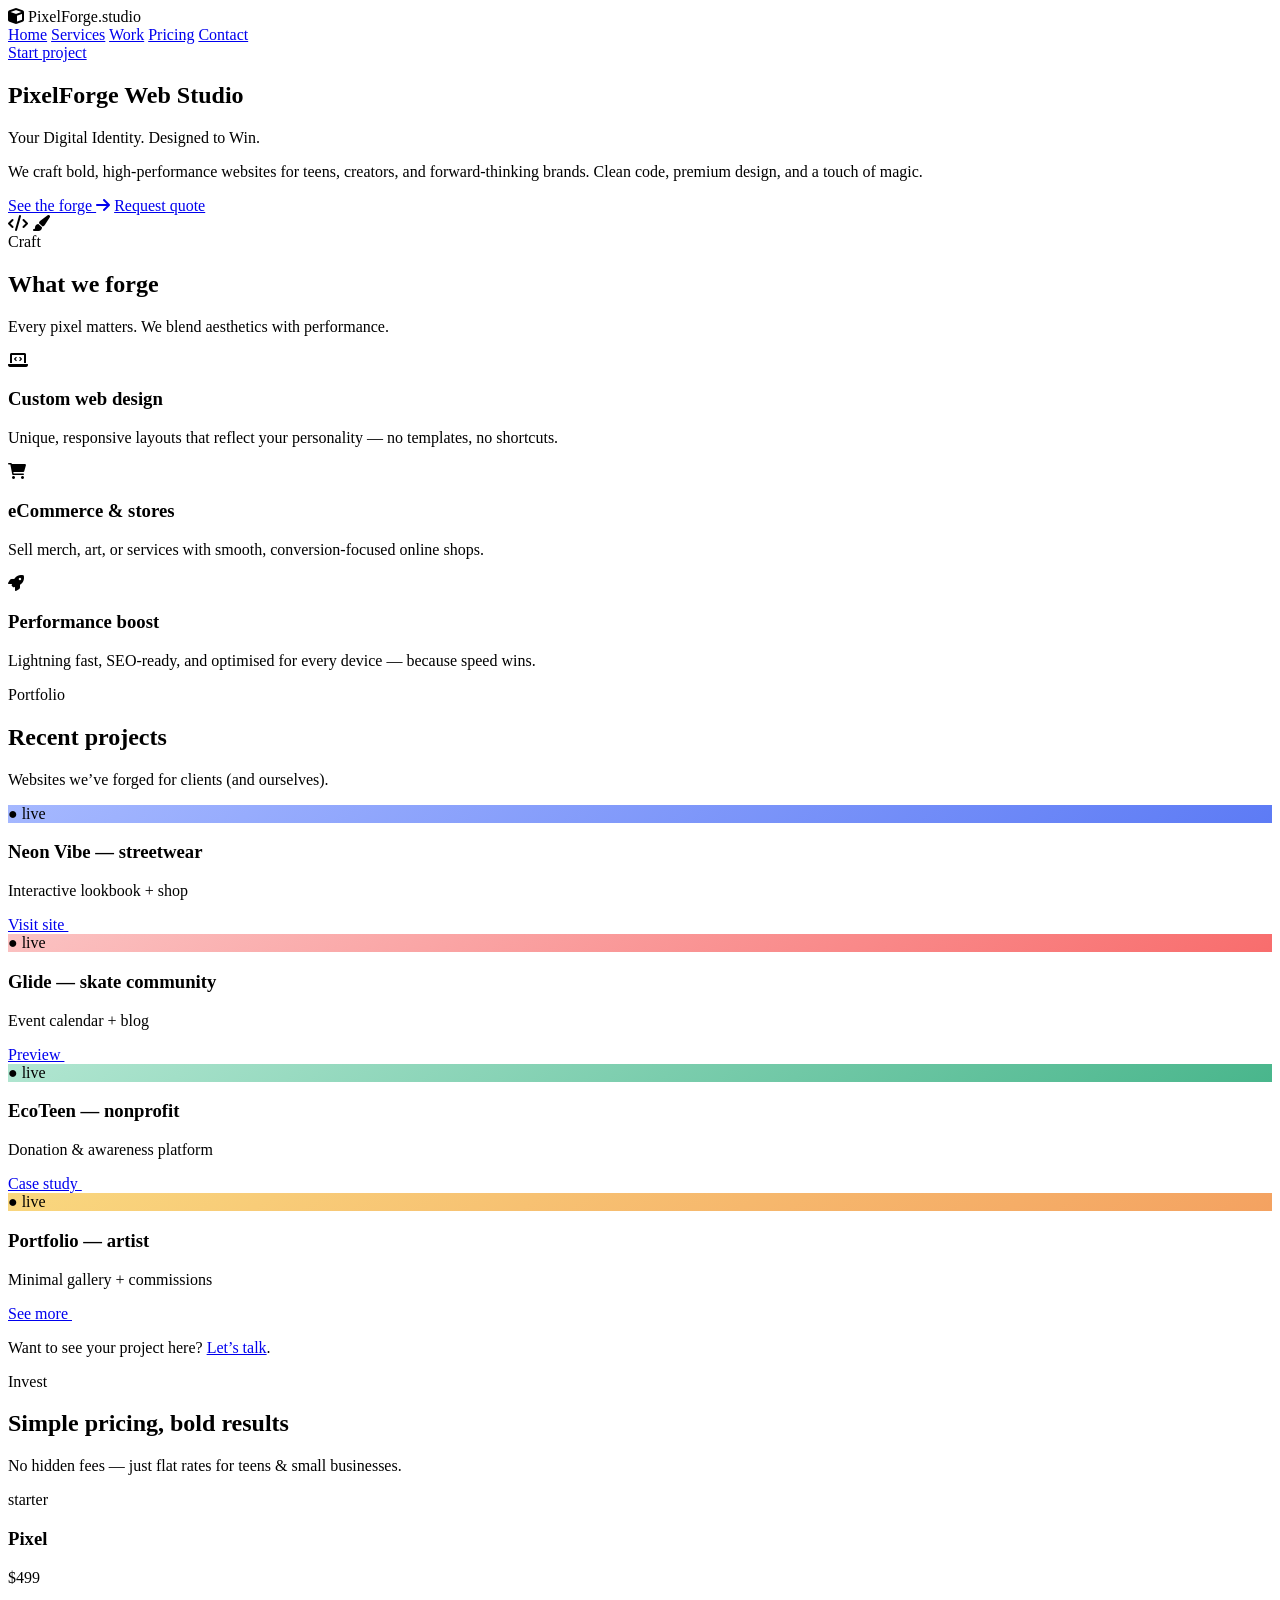
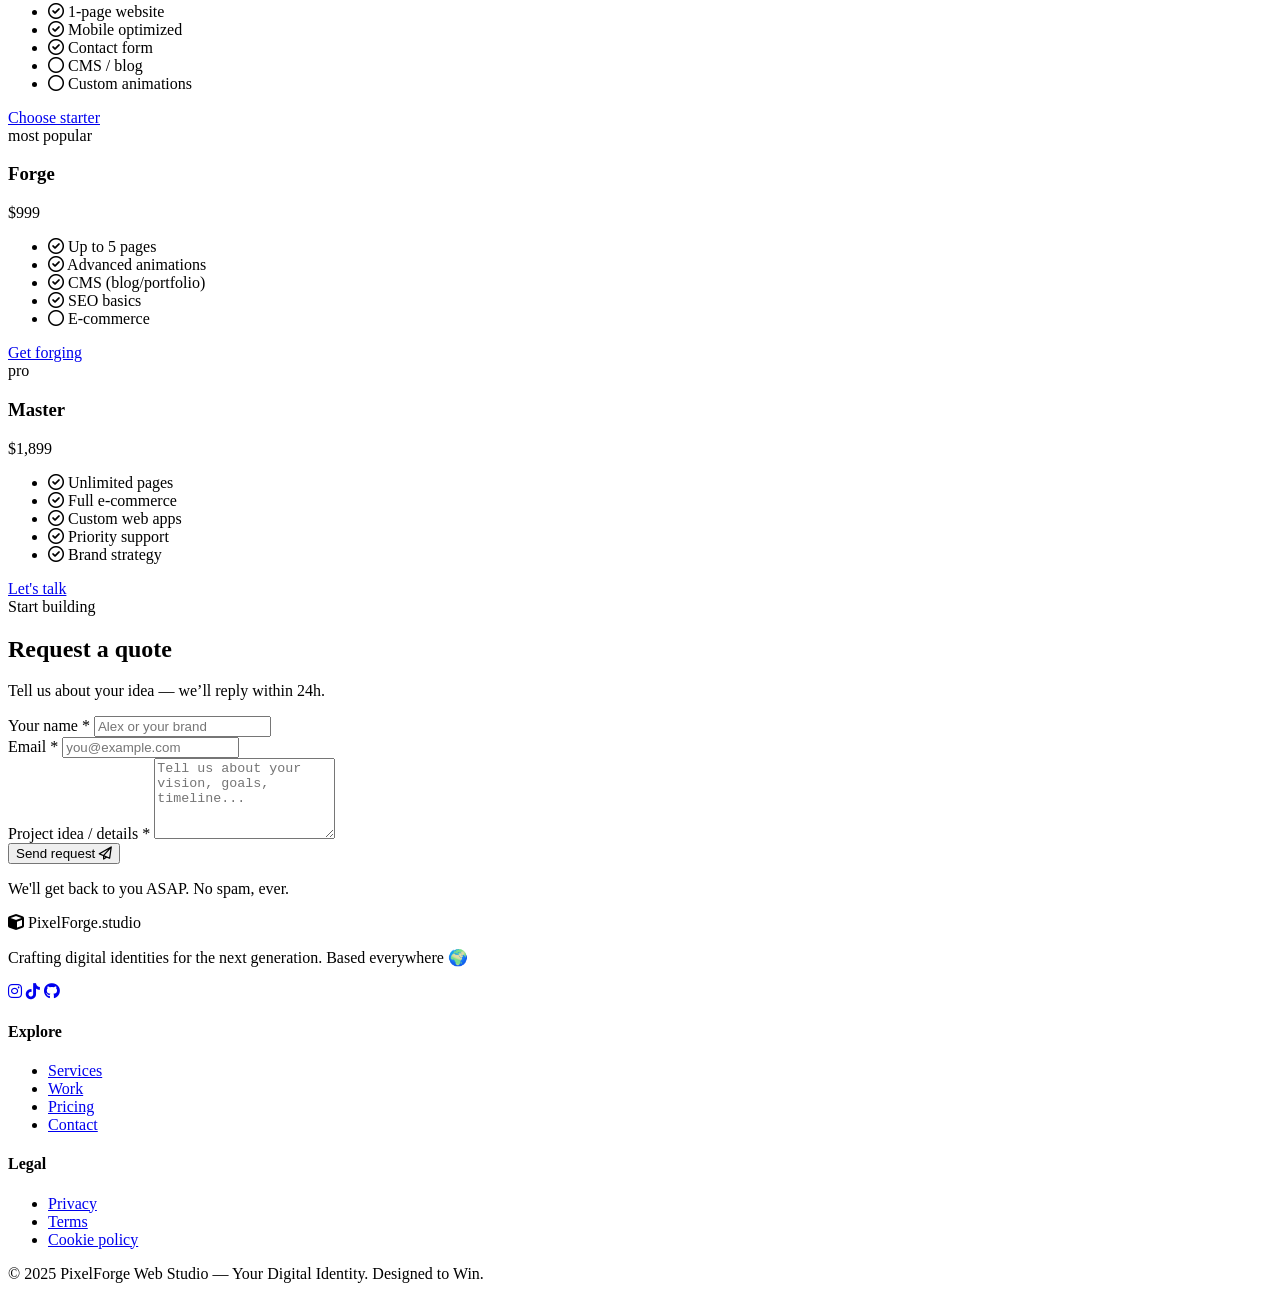
==== index.html @ b72a05ce "Create index.html" ====
<!DOCTYPE html>
<html lang="en">
<head>
  <meta charset="UTF-8">
  <meta name="viewport" content="width=device-width, initial-scale=1.0">
  <title>PixelForge · Web Studio</title>
  <!-- Font Awesome 6 (free) -->
  <link rel="stylesheet" href="https://cdnjs.cloudflare.com/ajax/libs/font-awesome/6.0.0-beta3/css/all.min.css">
  <!-- Google Fonts: Inter (modern, clean) -->
  <link rel="preconnect" href="https://fonts.googleapis.com">
  <link rel="preconnect" href="https://fonts.gstatic.com" crossorigin>
  <link href="https://fonts.googleapis.com/css2?family=Inter:opsz,wght@14..32,300..700&display=swap" rel="stylesheet">
  <!-- stylesheet -->
  <link rel="stylesheet" href="styles.css">
</head>
<body>
  <!-- NAVIGATION (sticky, light) -->
  <header class="navbar">
    <div class="container nav-container">
      <div class="logo">
        <span class="logo-icon"><i class="fa-solid fa-cube"></i></span>
        PixelForge<span class="logo-studio">.studio</span>
      </div>
      <nav class="nav-links">
        <a href="#home">Home</a>
        <a href="#services">Services</a>
        <a href="#work">Work</a>
        <a href="#pricing">Pricing</a>
        <a href="#contact">Contact</a>
      </nav>
      <div class="nav-cta">
        <a href="#contact" class="btn btn-sm btn-outline">Start project</a>
      </div>
    </div>
  </header>

  <main>
    <!-- HERO section -->
    <section id="home" class="hero fade-section">
      <div class="container hero-grid">
        <div class="hero-content">
          <h1 class="hero-title">PixelForge Web Studio</h1>
          <p class="hero-tagline">Your Digital Identity. <span class="highlight">Designed to Win.</span></p>
          <p class="hero-description">We craft bold, high-performance websites for teens, creators, and forward-thinking brands. Clean code, premium design, and a touch of magic.</p>
          <div class="hero-buttons">
            <a href="#work" class="btn btn-primary">See the forge <i class="fa-solid fa-arrow-right"></i></a>
            <a href="#contact" class="btn btn-outline">Request quote</a>
          </div>
        </div>
        <div class="hero-visual">
          <div class="glow-card">
            <i class="fa-solid fa-code"></i>
            <i class="fa-solid fa-paintbrush"></i>
            <i class="fa-solid fa-mobile-screen"></i>
          </div>
        </div>
      </div>
    </section>

    <!-- SERVICES (what we do) -->
    <section id="services" class="services fade-section">
      <div class="container">
        <div class="section-header">
          <span class="section-subtitle">Craft</span>
          <h2>What we forge</h2>
          <p>Every pixel matters. We blend aesthetics with performance.</p>
        </div>
        <div class="services-grid">
          <div class="service-card card-hover">
            <div class="service-icon"><i class="fa-solid fa-laptop-code"></i></div>
            <h3>Custom web design</h3>
            <p>Unique, responsive layouts that reflect your personality — no templates, no shortcuts.</p>
          </div>
          <div class="service-card card-hover">
            <div class="service-icon"><i class="fa-solid fa-cart-shopping"></i></div>
            <h3>eCommerce & stores</h3>
            <p>Sell merch, art, or services with smooth, conversion-focused online shops.</p>
          </div>
          <div class="service-card card-hover">
            <div class="service-icon"><i class="fa-solid fa-rocket"></i></div>
            <h3>Performance boost</h3>
            <p>Lightning fast, SEO‑ready, and optimised for every device — because speed wins.</p>
          </div>
        </div>
      </div>
    </section>

    <!-- EXAMPLE WORK (featured projects) -->
    <section id="work" class="work fade-section">
      <div class="container">
        <div class="section-header">
          <span class="section-subtitle">Portfolio</span>
          <h2>Recent projects</h2>
          <p>Websites we’ve forged for clients (and ourselves).</p>
        </div>
        <div class="work-grid">
          <div class="work-item card-hover">
            <div class="work-image" style="background: linear-gradient(145deg, #a5b8ff, #5d7bf5);">
              <span class="work-label">● live</span>
            </div>
            <div class="work-info">
              <h3>Neon Vibe — streetwear</h3>
              <p>Interactive lookbook + shop</p>
              <a href="#" class="work-link">Visit site <i class="fa-solid fa-arrow-up-right-from-squares"></i></a>
            </div>
          </div>
          <div class="work-item card-hover">
            <div class="work-image" style="background: linear-gradient(145deg, #fbc2c2, #f86d6d);">
              <span class="work-label">● live</span>
            </div>
            <div class="work-info">
              <h3>Glide — skate community</h3>
              <p>Event calendar + blog</p>
              <a href="#" class="work-link">Preview <i class="fa-solid fa-arrow-up-right-from-squares"></i></a>
            </div>
          </div>
          <div class="work-item card-hover">
            <div class="work-image" style="background: linear-gradient(145deg, #b1e6d1, #49b68c);">
              <span class="work-label">● live</span>
            </div>
            <div class="work-info">
              <h3>EcoTeen — nonprofit</h3>
              <p>Donation & awareness platform</p>
              <a href="#" class="work-link">Case study <i class="fa-solid fa-arrow-up-right-from-squares"></i></a>
            </div>
          </div>
          <div class="work-item card-hover">
            <div class="work-image" style="background: linear-gradient(145deg, #f9d77e, #f4a261);">
              <span class="work-label">● live</span>
            </div>
            <div class="work-info">
              <h3>Portfolio — artist</h3>
              <p>Minimal gallery + commissions</p>
              <a href="#" class="work-link">See more <i class="fa-solid fa-arrow-up-right-from-squares"></i></a>
            </div>
          </div>
        </div>
        <div class="work-cta">
          <p>Want to see your project here? <a href="#contact">Let’s talk</a>.</p>
        </div>
      </div>
    </section>

    <!-- PRICING TIERS -->
    <section id="pricing" class="pricing fade-section">
      <div class="container">
        <div class="section-header">
          <span class="section-subtitle">Invest</span>
          <h2>Simple pricing, bold results</h2>
          <p>No hidden fees — just flat rates for teens & small businesses.</p>
        </div>
        <div class="pricing-grid">
          <div class="pricing-card card-hover">
            <div class="pricing-badge">starter</div>
            <h3 class="pricing-name">Pixel</h3>
            <div class="pricing-price"><span class="currency">$</span>499</div>
            <ul class="pricing-features">
              <li><i class="fa-regular fa-circle-check"></i> 1‑page website</li>
              <li><i class="fa-regular fa-circle-check"></i> Mobile optimized</li>
              <li><i class="fa-regular fa-circle-check"></i> Contact form</li>
              <li class="disabled"><i class="fa-regular fa-circle"></i> CMS / blog</li>
              <li class="disabled"><i class="fa-regular fa-circle"></i> Custom animations</li>
            </ul>
            <a href="#contact" class="btn btn-outline w-full">Choose starter</a>
          </div>
          <div class="pricing-card card-hover popular">
            <div class="pricing-badge">most popular</div>
            <h3 class="pricing-name">Forge</h3>
            <div class="pricing-price"><span class="currency">$</span>999</div>
            <ul class="pricing-features">
              <li><i class="fa-regular fa-circle-check"></i> Up to 5 pages</li>
              <li><i class="fa-regular fa-circle-check"></i> Advanced animations</li>
              <li><i class="fa-regular fa-circle-check"></i> CMS (blog/portfolio)</li>
              <li><i class="fa-regular fa-circle-check"></i> SEO basics</li>
              <li class="disabled"><i class="fa-regular fa-circle"></i> E‑commerce</li>
            </ul>
            <a href="#contact" class="btn btn-primary w-full">Get forging</a>
          </div>
          <div class="pricing-card card-hover">
            <div class="pricing-badge">pro</div>
            <h3 class="pricing-name">Master</h3>
            <div class="pricing-price"><span class="currency">$</span>1,899</div>
            <ul class="pricing-features">
              <li><i class="fa-regular fa-circle-check"></i> Unlimited pages</li>
              <li><i class="fa-regular fa-circle-check"></i> Full e‑commerce</li>
              <li><i class="fa-regular fa-circle-check"></i> Custom web apps</li>
              <li><i class="fa-regular fa-circle-check"></i> Priority support</li>
              <li><i class="fa-regular fa-circle-check"></i> Brand strategy</li>
            </ul>
            <a href="#contact" class="btn btn-outline w-full">Let's talk</a>
          </div>
        </div>
      </div>
    </section>

    <!-- REQUEST FORM (contact / quote) -->
    <section id="contact" class="contact fade-section">
      <div class="container">
        <div class="section-header">
          <span class="section-subtitle">Start building</span>
          <h2>Request a quote</h2>
          <p>Tell us about your idea — we’ll reply within 24h.</p>
        </div>
        <div class="contact-form-wrapper">
          <form action="https://formsubmit.co/pixelforgebusiness@outlook.com" method="POST" class="contact-form">
            <!-- FormSubmit config: disable captcha, redirect to thankyou.html -->
            <input type="hidden" name="_next" value="thankyou.html">
            <input type="hidden" name="_captcha" value="false">
            <input type="hidden" name="_subject" value="New project request from PixelForge">
            
            <div class="form-group">
              <label for="name">Your name <span>*</span></label>
              <input type="text" id="name" name="name" placeholder="Alex or your brand" required>
            </div>
            <div class="form-group">
              <label for="email">Email <span>*</span></label>
              <input type="email" id="email" name="email" placeholder="you@example.com" required>
            </div>
            <div class="form-group full-width">
              <label for="message">Project idea / details <span>*</span></label>
              <textarea id="message" name="message" rows="5" placeholder="Tell us about your vision, goals, timeline..." required></textarea>
            </div>
            <div class="form-submit">
              <button type="submit" class="btn btn-primary btn-large">Send request <i class="fa-regular fa-paper-plane"></i></button>
            </div>
            <p class="form-note">We'll get back to you ASAP. No spam, ever.</p>
          </form>
        </div>
      </div>
    </section>
  </main>

  <!-- FOOTER -->
  <footer class="footer">
    <div class="container footer-grid">
      <div class="footer-brand">
        <div class="logo">
          <span class="logo-icon"><i class="fa-solid fa-cube"></i></span>
          PixelForge<span class="logo-studio">.studio</span>
        </div>
        <p>Crafting digital identities for the next generation. Based everywhere 🌍</p>
        <div class="footer-social">
          <a href="#" aria-label="Instagram"><i class="fa-brands fa-instagram"></i></a>
          <a href="#" aria-label="TikTok"><i class="fa-brands fa-tiktok"></i></a>
          <a href="#" aria-label="GitHub"><i class="fa-brands fa-github"></i></a>
        </div>
      </div>
      <div class="footer-links">
        <h4>Explore</h4>
        <ul>
          <li><a href="#services">Services</a></li>
          <li><a href="#work">Work</a></li>
          <li><a href="#pricing">Pricing</a></li>
          <li><a href="#contact">Contact</a></li>
        </ul>
      </div>
      <div class="footer-links">
        <h4>Legal</h4>
        <ul>
          <li><a href="#">Privacy</a></li>
          <li><a href="#">Terms</a></li>
          <li><a href="#">Cookie policy</a></li>
        </ul>
      </div>
    </div>
    <div class="footer-bottom">
      <p>© 2025 PixelForge Web Studio — Your Digital Identity. Designed to Win.</p>
    </div>
  </footer>

  <script src="script.js"></script>
</body>
</html>
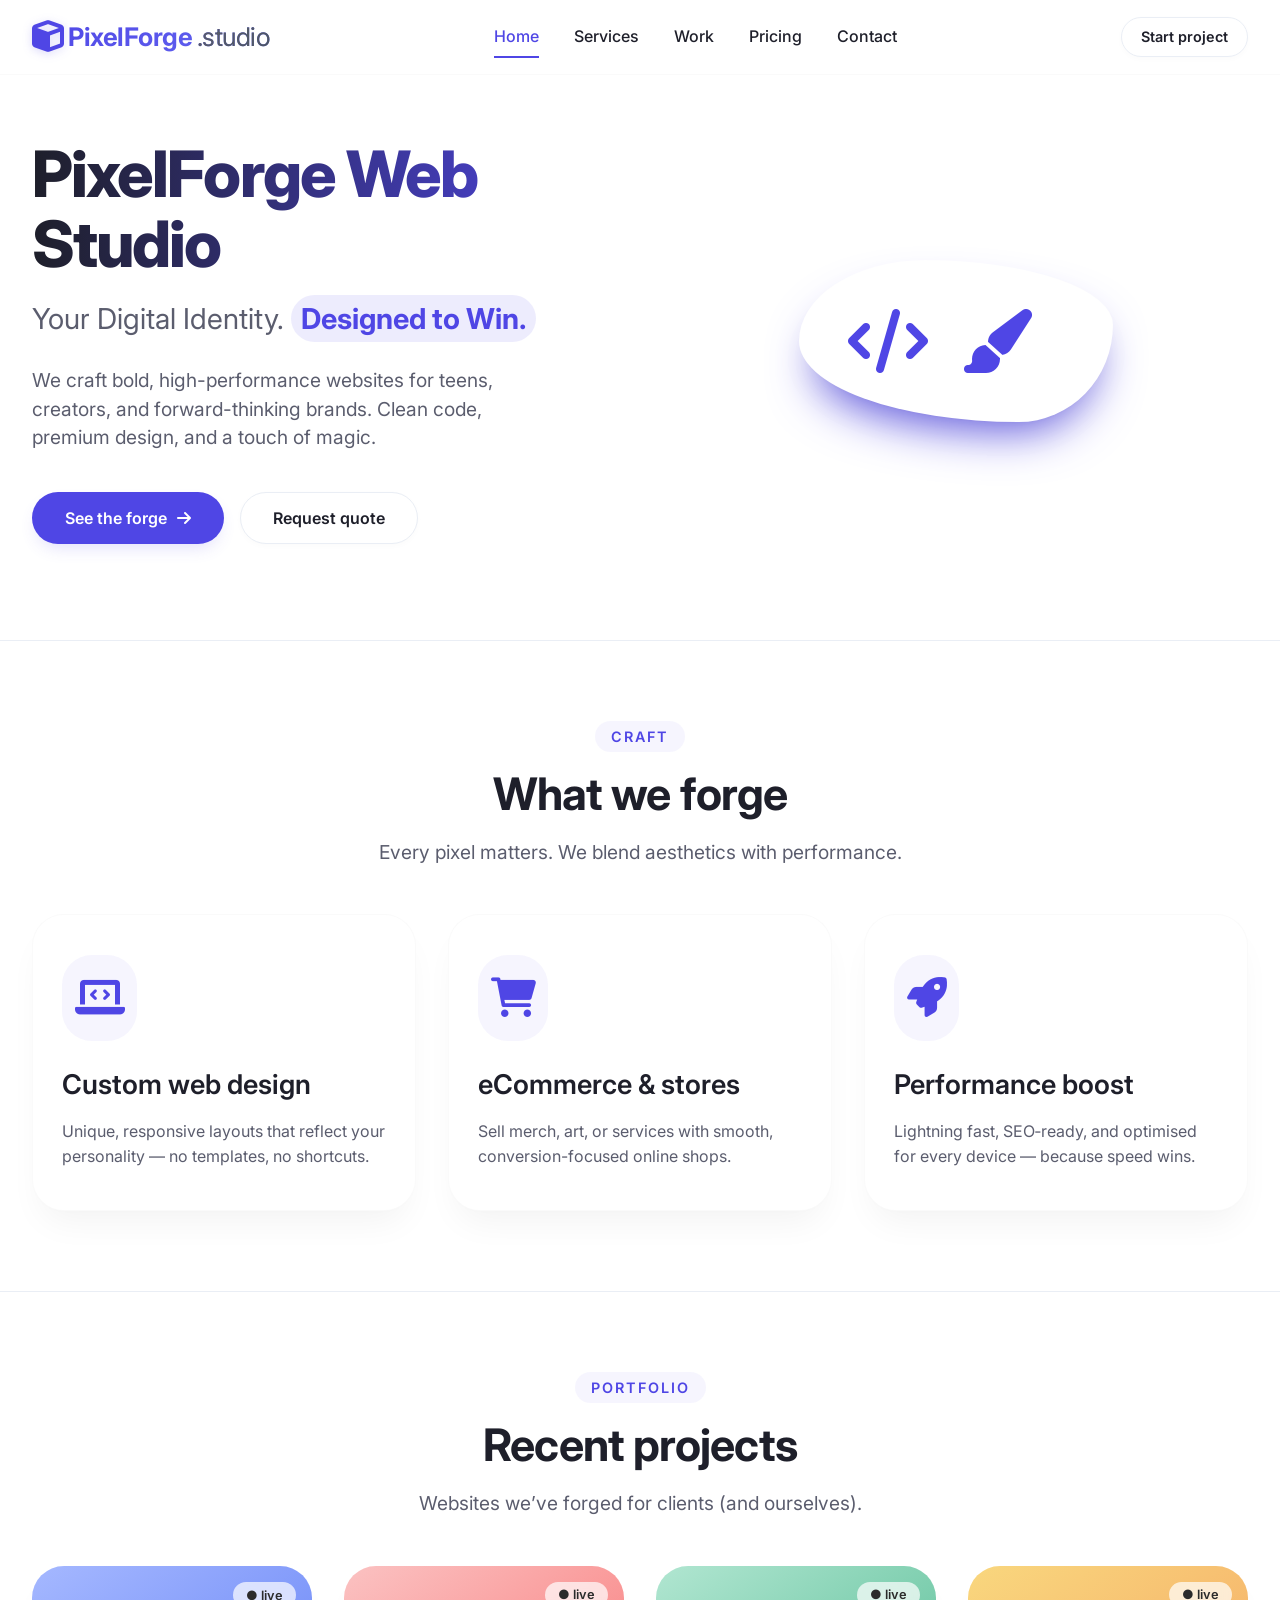
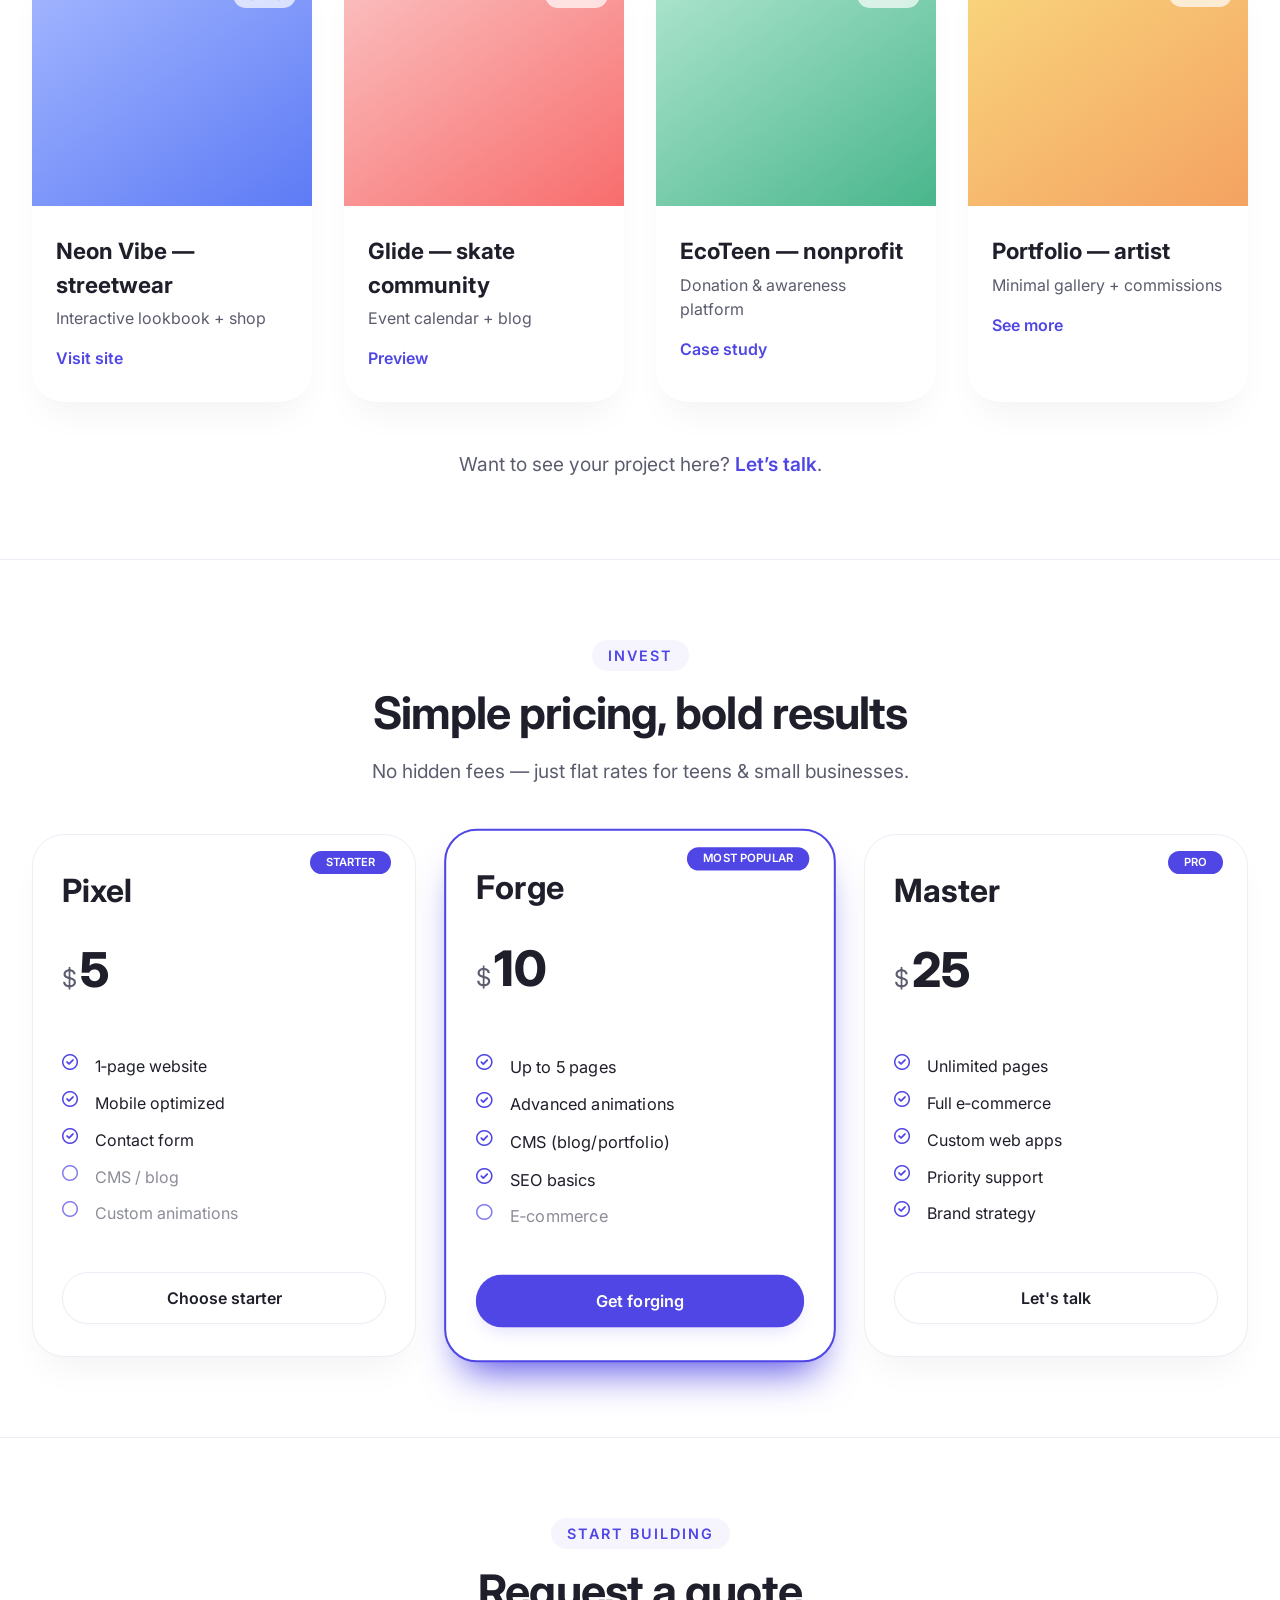
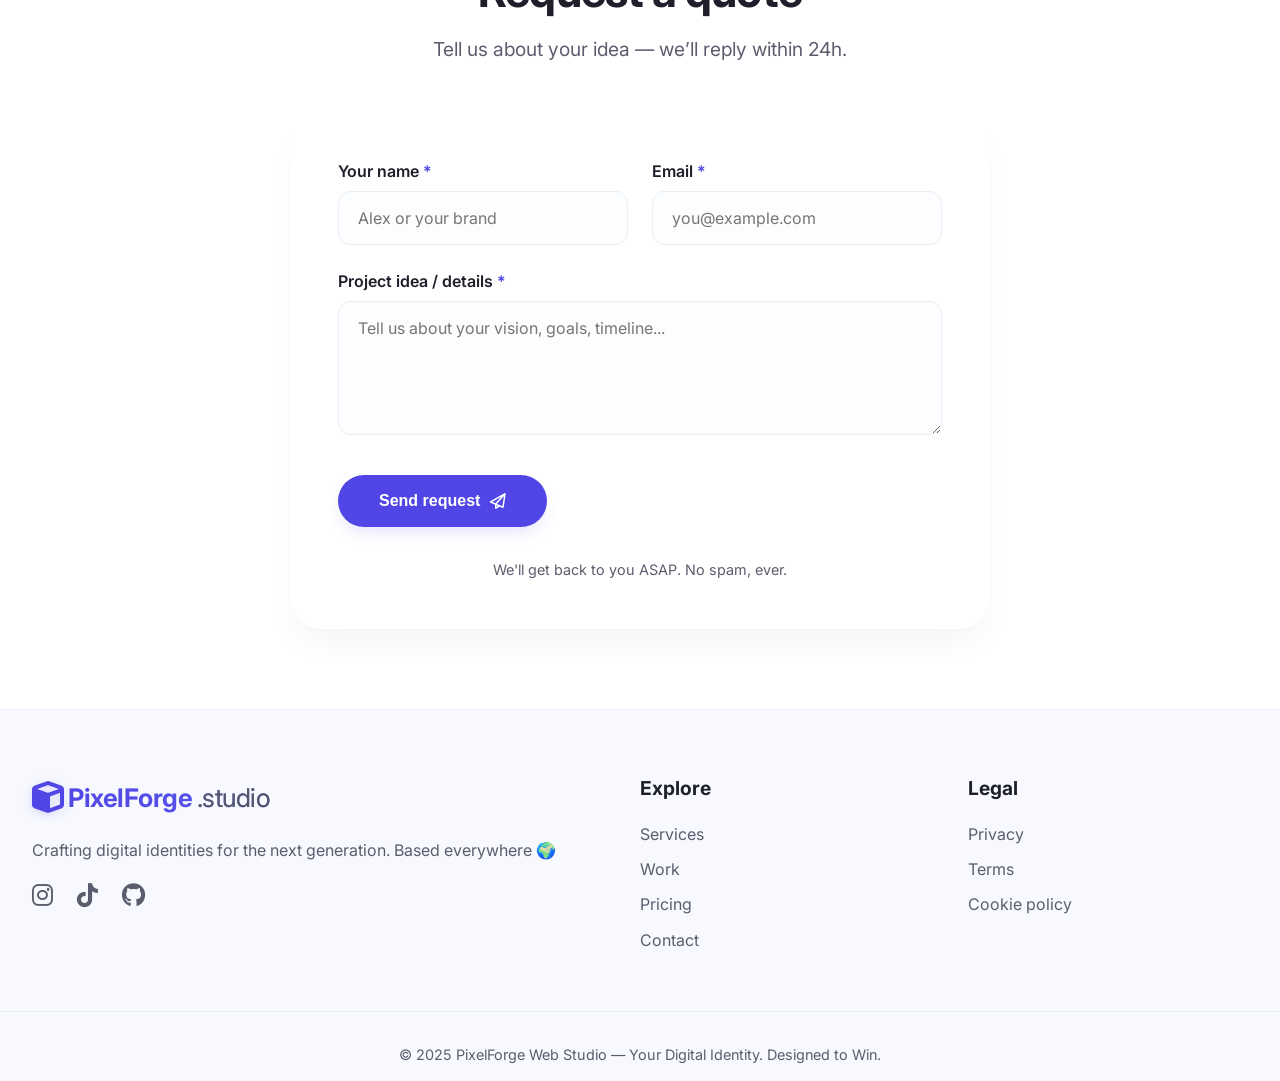
==== commit 805423bb: "Update index.html" ====
--- a/index.html
+++ b/index.html
@@ -153,7 +153,7 @@
           <div class="pricing-card card-hover">
             <div class="pricing-badge">starter</div>
             <h3 class="pricing-name">Pixel</h3>
-            <div class="pricing-price"><span class="currency">$</span>499</div>
+            <div class="pricing-price"><span class="currency">$</span>5</div>
             <ul class="pricing-features">
               <li><i class="fa-regular fa-circle-check"></i> 1‑page website</li>
               <li><i class="fa-regular fa-circle-check"></i> Mobile optimized</li>
@@ -166,7 +166,7 @@
           <div class="pricing-card card-hover popular">
             <div class="pricing-badge">most popular</div>
             <h3 class="pricing-name">Forge</h3>
-            <div class="pricing-price"><span class="currency">$</span>999</div>
+            <div class="pricing-price"><span class="currency">$</span>10</div>
             <ul class="pricing-features">
               <li><i class="fa-regular fa-circle-check"></i> Up to 5 pages</li>
               <li><i class="fa-regular fa-circle-check"></i> Advanced animations</li>
@@ -179,7 +179,7 @@
           <div class="pricing-card card-hover">
             <div class="pricing-badge">pro</div>
             <h3 class="pricing-name">Master</h3>
-            <div class="pricing-price"><span class="currency">$</span>1,899</div>
+            <div class="pricing-price"><span class="currency">$</span>25</div>
             <ul class="pricing-features">
               <li><i class="fa-regular fa-circle-check"></i> Unlimited pages</li>
               <li><i class="fa-regular fa-circle-check"></i> Full e‑commerce</li>
--- a/styles.css
+++ b/styles.css
@@ -0,0 +1,638 @@
+/* styles.css */
+:root {
+  --white: #ffffff;
+  --bg-light: #f9fafc;
+  --text-dark: #1e1f2a;
+  --text-muted: #5b5d6e;
+  --primary: #4f46e5;
+  --primary-soft: #6366f1;
+  --primary-glow: rgba(79, 70, 229, 0.2);
+  --accent: #f97316;
+  --border-light: #eaeef5;
+  --card-shadow: 0 20px 35px -10px rgba(0, 0, 0, 0.05), 0 2px 8px -4px rgba(0, 0, 0, 0.02);
+  --card-shadow-hover: 0 30px 45px -15px rgba(79, 70, 229, 0.15), 0 8px 20px -8px rgba(0,0,0,0.1);
+  --glow-effect: 0 0 0 2px rgba(79, 70, 229, 0.15), 0 10px 30px -15px var(--primary);
+  --radius-lg: 2rem;
+  --radius-md: 1.25rem;
+  --radius-sm: 0.75rem;
+  --transition: all 0.3s cubic-bezier(0.2, 0, 0, 1);
+}
+
+* {
+  margin: 0;
+  padding: 0;
+  box-sizing: border-box;
+}
+
+html {
+  scroll-behavior: smooth;
+}
+
+body {
+  font-family: "Inter", sans-serif;
+  background: var(--white);
+  color: var(--text-dark);
+  line-height: 1.5;
+  overflow-x: hidden;
+}
+
+.container {
+  max-width: 1280px;
+  margin: 0 auto;
+  padding: 0 2rem;
+}
+
+/* ===== NAVBAR ===== */
+.navbar {
+  position: sticky;
+  top: 0;
+  background: rgba(255,255,255,0.8);
+  backdrop-filter: blur(12px);
+  -webkit-backdrop-filter: blur(12px);
+  border-bottom: 1px solid rgba(0,0,0,0.02);
+  z-index: 100;
+  padding: 0.8rem 0;
+}
+
+.nav-container {
+  display: flex;
+  align-items: center;
+  justify-content: space-between;
+  flex-wrap: wrap;
+}
+
+.logo {
+  font-size: 1.6rem;
+  font-weight: 700;
+  letter-spacing: -0.02em;
+  background: linear-gradient(135deg, var(--primary), var(--primary-soft));
+  -webkit-background-clip: text;
+  -webkit-text-fill-color: transparent;
+  background-clip: text;
+  display: flex;
+  align-items: center;
+  gap: 0.3rem;
+}
+
+.logo-icon {
+  font-size: 2rem;
+  background: none;
+  -webkit-text-fill-color: var(--primary);
+  color: var(--primary);
+  filter: drop-shadow(0 2px 5px var(--primary-glow));
+}
+
+.logo-studio {
+  font-weight: 400;
+  background: linear-gradient(135deg, var(--text-muted), #4b5563);
+  -webkit-background-clip: text;
+  -webkit-text-fill-color: transparent;
+}
+
+.nav-links {
+  display: flex;
+  gap: 2.2rem;
+  font-weight: 500;
+}
+
+.nav-links a {
+  text-decoration: none;
+  color: var(--text-dark);
+  font-size: 1rem;
+  transition: var(--transition);
+  padding: 0.5rem 0;
+  border-bottom: 2px solid transparent;
+}
+
+.nav-links a:hover {
+  color: var(--primary);
+  border-bottom-color: var(--primary-soft);
+}
+
+.nav-cta .btn-sm {
+  padding: 0.5rem 1.2rem;
+  font-size: 0.9rem;
+}
+
+/* ===== BUTTONS ===== */
+.btn {
+  display: inline-flex;
+  align-items: center;
+  gap: 0.6rem;
+  padding: 0.8rem 2rem;
+  border-radius: 40px;
+  font-weight: 600;
+  text-decoration: none;
+  transition: var(--transition);
+  border: 1.5px solid transparent;
+  cursor: pointer;
+  font-size: 1rem;
+  justify-content: center;
+}
+
+.btn-primary {
+  background: var(--primary);
+  color: white;
+  box-shadow: 0 8px 18px -6px var(--primary-glow);
+}
+
+.btn-primary:hover {
+  background: var(--primary-soft);
+  transform: scale(1.02);
+  box-shadow: 0 15px 25px -10px var(--primary);
+}
+
+.btn-outline {
+  border-color: var(--border-light);
+  background: white;
+  color: var(--text-dark);
+  box-shadow: 0 2px 6px rgba(0,0,0,0.02);
+}
+
+.btn-outline:hover {
+  border-color: var(--primary);
+  background: #fafaff;
+  box-shadow: var(--glow-effect);
+}
+
+.btn-large {
+  padding: 1rem 2.5rem;
+}
+
+.w-full {
+  width: 100%;
+}
+
+/* ===== SECTIONS ===== */
+section {
+  padding: 5rem 0;
+  border-bottom: 1px solid var(--border-light);
+}
+
+.section-header {
+  text-align: center;
+  max-width: 700px;
+  margin: 0 auto 3rem auto;
+}
+
+.section-subtitle {
+  font-size: 0.9rem;
+  text-transform: uppercase;
+  letter-spacing: 2px;
+  font-weight: 600;
+  color: var(--primary);
+  background: rgba(79, 70, 229, 0.05);
+  padding: 0.3rem 1rem;
+  border-radius: 40px;
+  display: inline-block;
+  margin-bottom: 1rem;
+}
+
+.section-header h2 {
+  font-size: 2.8rem;
+  font-weight: 700;
+  letter-spacing: -0.02em;
+  line-height: 1.2;
+  margin-bottom: 1rem;
+  color: var(--text-dark);
+}
+
+.section-header p {
+  font-size: 1.2rem;
+  color: var(--text-muted);
+}
+
+/* ===== HERO ===== */
+.hero {
+  padding: 4rem 0 6rem;
+}
+
+.hero-grid {
+  display: grid;
+  grid-template-columns: 1fr 1fr;
+  gap: 3rem;
+  align-items: center;
+}
+
+.hero-title {
+  font-size: 4rem;
+  font-weight: 800;
+  line-height: 1.1;
+  letter-spacing: -0.03em;
+  background: linear-gradient(to right, #1e1f2a, var(--primary));
+  -webkit-background-clip: text;
+  -webkit-text-fill-color: transparent;
+  margin-bottom: 1rem;
+}
+
+.hero-tagline {
+  font-size: 1.8rem;
+  font-weight: 400;
+  color: var(--text-muted);
+  margin-bottom: 1.5rem;
+}
+
+.highlight {
+  font-weight: 700;
+  color: var(--primary);
+  background: rgba(79, 70, 229, 0.1);
+  padding: 0.1rem 0.6rem;
+  border-radius: 60px;
+  display: inline-block;
+}
+
+.hero-description {
+  font-size: 1.2rem;
+  color: var(--text-muted);
+  max-width: 500px;
+  margin-bottom: 2.5rem;
+}
+
+.hero-buttons {
+  display: flex;
+  gap: 1rem;
+  flex-wrap: wrap;
+}
+
+.hero-visual {
+  display: flex;
+  justify-content: center;
+  align-items: center;
+}
+
+.glow-card {
+  background: white;
+  padding: 3rem;
+  border-radius: 40% 60% 30% 70% / 50% 40% 60% 50%;
+  box-shadow: var(--card-shadow), 0 25px 50px -20px var(--primary);
+  display: flex;
+  gap: 2rem;
+  font-size: 4rem;
+  color: var(--primary);
+  animation: float 8s ease-in-out infinite;
+  border: 1px solid rgba(255,255,255,0.5);
+}
+
+@keyframes float {
+  0%,100%{ transform: translateY(0) rotate(0deg); }
+  50%{ transform: translateY(-15px) rotate(2deg); }
+}
+
+/* ===== SERVICES ===== */
+.services-grid {
+  display: grid;
+  grid-template-columns: repeat(auto-fit, minmax(280px, 1fr));
+  gap: 2rem;
+}
+
+.service-card {
+  background: var(--white);
+  padding: 2.5rem 1.8rem;
+  border-radius: var(--radius-lg);
+  box-shadow: var(--card-shadow);
+  transition: var(--transition);
+  border: 1px solid rgba(0,0,0,0.02);
+}
+
+.card-hover:hover {
+  transform: translateY(-6px);
+  box-shadow: var(--card-shadow-hover);
+}
+
+.service-icon {
+  font-size: 2.5rem;
+  color: var(--primary);
+  margin-bottom: 1.5rem;
+  background: rgba(79,70,229,0.05);
+  width: fit-content;
+  padding: 0.8rem;
+  border-radius: 30px;
+}
+
+.service-card h3 {
+  font-size: 1.7rem;
+  font-weight: 600;
+  margin-bottom: 0.8rem;
+}
+
+.service-card p {
+  color: var(--text-muted);
+  line-height: 1.6;
+}
+
+/* ===== WORK ===== */
+.work-grid {
+  display: grid;
+  grid-template-columns: repeat(auto-fit, minmax(260px, 1fr));
+  gap: 2rem;
+  margin-bottom: 3rem;
+}
+
+.work-item {
+  border-radius: var(--radius-lg);
+  overflow: hidden;
+  background: white;
+  box-shadow: var(--card-shadow);
+  transition: var(--transition);
+}
+
+.work-image {
+  height: 240px;
+  background-size: cover;
+  position: relative;
+  display: flex;
+  align-items: flex-start;
+  justify-content: flex-end;
+  padding: 1rem;
+}
+
+.work-label {
+  background: rgba(255,255,255,0.7);
+  backdrop-filter: blur(4px);
+  padding: 0.2rem 0.8rem;
+  border-radius: 40px;
+  font-size: 0.8rem;
+  font-weight: 600;
+  color: #2b2b2b;
+}
+
+.work-info {
+  padding: 1.8rem 1.5rem 2rem;
+}
+
+.work-info h3 {
+  font-size: 1.4rem;
+  margin-bottom: 0.3rem;
+}
+
+.work-info p {
+  color: var(--text-muted);
+  margin-bottom: 1rem;
+}
+
+.work-link {
+  color: var(--primary);
+  font-weight: 600;
+  text-decoration: none;
+  display: inline-flex;
+  align-items: center;
+  gap: 0.3rem;
+}
+
+.work-cta {
+  text-align: center;
+  font-size: 1.2rem;
+  color: var(--text-muted);
+}
+
+.work-cta a {
+  color: var(--primary);
+  font-weight: 600;
+  text-decoration: none;
+}
+
+/* ===== PRICING ===== */
+.pricing-grid {
+  display: grid;
+  grid-template-columns: repeat(auto-fit, minmax(280px, 1fr));
+  gap: 2rem;
+  align-items: stretch;
+}
+
+.pricing-card {
+  background: white;
+  border-radius: var(--radius-lg);
+  padding: 2rem 1.8rem;
+  box-shadow: var(--card-shadow);
+  border: 1px solid var(--border-light);
+  transition: var(--transition);
+  position: relative;
+  display: flex;
+  flex-direction: column;
+}
+
+.pricing-card.popular {
+  border: 2px solid var(--primary);
+  box-shadow: 0 25px 40px -18px var(--primary);
+  transform: scale(1.02);
+}
+
+.pricing-badge {
+  position: absolute;
+  top: 1rem;
+  right: 1.5rem;
+  background: var(--primary);
+  color: white;
+  padding: 0.2rem 1rem;
+  border-radius: 40px;
+  font-size: 0.7rem;
+  font-weight: 600;
+  text-transform: uppercase;
+}
+
+.pricing-name {
+  font-size: 2rem;
+  font-weight: 700;
+  margin-bottom: 0.2rem;
+}
+
+.pricing-price {
+  font-size: 3rem;
+  font-weight: 800;
+  margin: 1rem 0 1.5rem;
+}
+
+.currency {
+  font-size: 1.5rem;
+  font-weight: 400;
+  color: var(--text-muted);
+  margin-right: 0.2rem;
+}
+
+.pricing-features {
+  list-style: none;
+  margin: 1.5rem 0 2rem;
+  flex-grow: 1;
+}
+
+.pricing-features li {
+  margin-bottom: 0.8rem;
+  display: flex;
+  gap: 0.7rem;
+  color: var(--text-dark);
+}
+
+.pricing-features .disabled {
+  color: var(--text-muted);
+  opacity: 0.7;
+}
+
+.pricing-features i {
+  color: var(--primary);
+  width: 1.4rem;
+}
+
+/* ===== CONTACT ===== */
+.contact-form-wrapper {
+  max-width: 700px;
+  margin: 0 auto;
+  background: white;
+  padding: 3rem;
+  border-radius: var(--radius-lg);
+  box-shadow: var(--card-shadow);
+}
+
+.contact-form {
+  display: grid;
+  grid-template-columns: 1fr 1fr;
+  gap: 1.5rem;
+}
+
+.form-group {
+  display: flex;
+  flex-direction: column;
+  gap: 0.5rem;
+}
+
+.full-width {
+  grid-column: span 2;
+}
+
+.form-group label {
+  font-weight: 600;
+  color: var(--text-dark);
+}
+
+.form-group label span {
+  color: var(--primary);
+}
+
+.form-group input,
+.form-group textarea {
+  padding: 1rem 1.2rem;
+  border-radius: var(--radius-sm);
+  border: 1.5px solid var(--border-light);
+  font-family: inherit;
+  font-size: 1rem;
+  transition: var(--transition);
+  background: #fbfdff;
+}
+
+.form-group input:focus,
+.form-group textarea:focus {
+  outline: none;
+  border-color: var(--primary);
+  box-shadow: 0 0 0 4px var(--primary-glow);
+}
+
+.form-submit {
+  grid-column: span 2;
+  margin-top: 1rem;
+}
+
+.form-note {
+  grid-column: span 2;
+  font-size: 0.9rem;
+  color: var(--text-muted);
+  text-align: center;
+  margin-top: 0.5rem;
+}
+
+/* ===== FOOTER ===== */
+.footer {
+  background: #f7f9fe;
+  padding: 4rem 0 1rem;
+}
+
+.footer-grid {
+  display: grid;
+  grid-template-columns: 2fr 1fr 1fr;
+  gap: 3rem;
+  margin-bottom: 3rem;
+}
+
+.footer-brand p {
+  color: var(--text-muted);
+  margin: 1rem 0;
+}
+
+.footer-social {
+  display: flex;
+  gap: 1.5rem;
+  font-size: 1.5rem;
+}
+
+.footer-social a {
+  color: var(--text-muted);
+  transition: var(--transition);
+}
+
+.footer-social a:hover {
+  color: var(--primary);
+  transform: translateY(-3px);
+}
+
+.footer-links h4 {
+  margin-bottom: 1.2rem;
+  font-size: 1.2rem;
+}
+
+.footer-links ul {
+  list-style: none;
+}
+
+.footer-links li {
+  margin-bottom: 0.7rem;
+}
+
+.footer-links a {
+  text-decoration: none;
+  color: var(--text-muted);
+  transition: var(--transition);
+}
+
+.footer-links a:hover {
+  color: var(--primary);
+}
+
+.footer-bottom {
+  text-align: center;
+  border-top: 1px solid var(--border-light);
+  padding-top: 2rem;
+  color: var(--text-muted);
+  font-size: 0.9rem;
+}
+
+/* ===== SCROLL ANIMATIONS (fade) ===== */
+.fade-section {
+  opacity: 0;
+  transform: translateY(30px);
+  transition: opacity 0.8s ease, transform 0.8s ease;
+}
+
+.fade-section.visible {
+  opacity: 1;
+  transform: translateY(0);
+}
+
+/* ===== RESPONSIVE ===== */
+@media (max-width: 900px) {
+  .hero-grid {
+    grid-template-columns: 1fr;
+    text-align: center;
+  }
+  .hero-description { margin-left: auto; margin-right: auto; }
+  .hero-buttons { justify-content: center; }
+  .nav-links { display: none; } /* simplified for demo, could be improved */
+  .nav-cta { margin-left: auto; }
+  .section-header h2 { font-size: 2.4rem; }
+  .pricing-card.popular { transform: scale(1); }
+  .footer-grid { grid-template-columns: 1fr; gap: 2rem; }
+}
+
+@media (max-width: 600px) {
+  .container { padding: 0 1.5rem; }
+  .contact-form { grid-template-columns: 1fr; }
+  .full-width, .form-submit, .form-note { grid-column: span 1; }
+  .pricing-grid { grid-template-columns: 1fr; }
+}
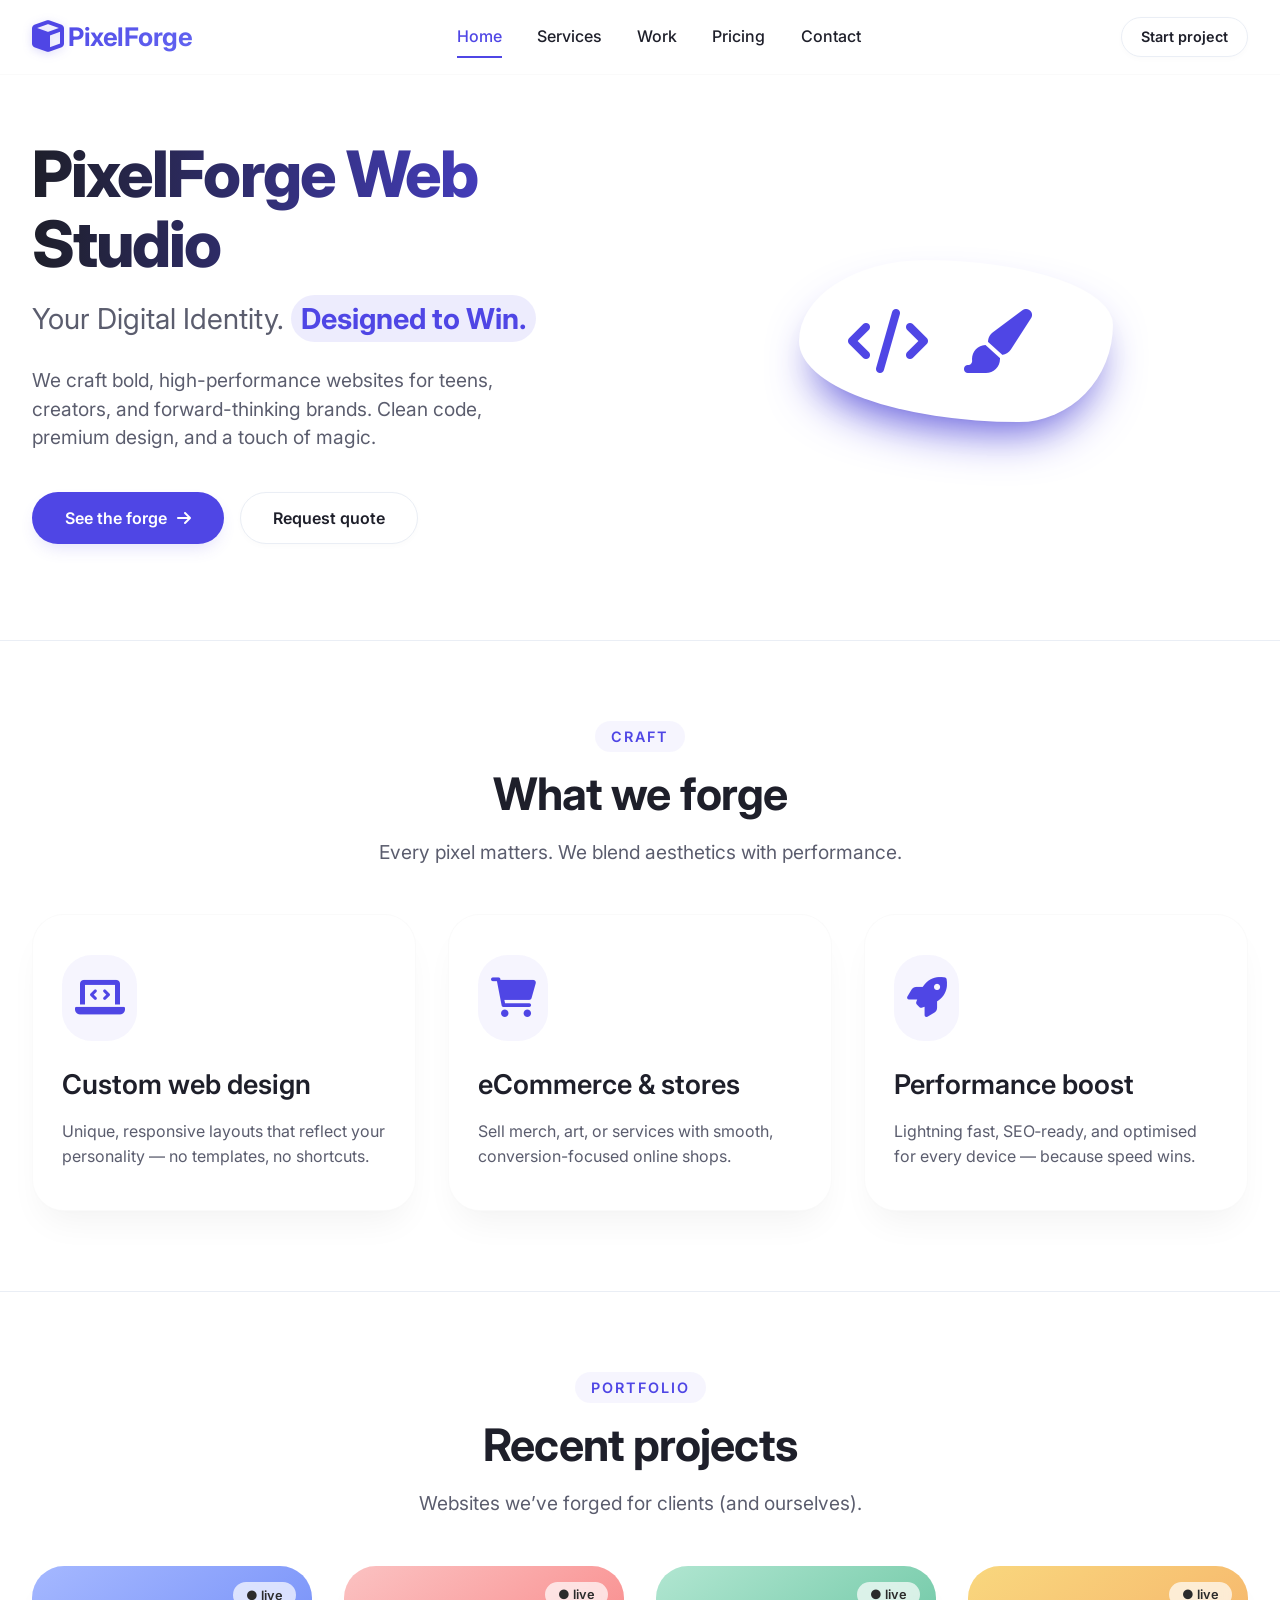
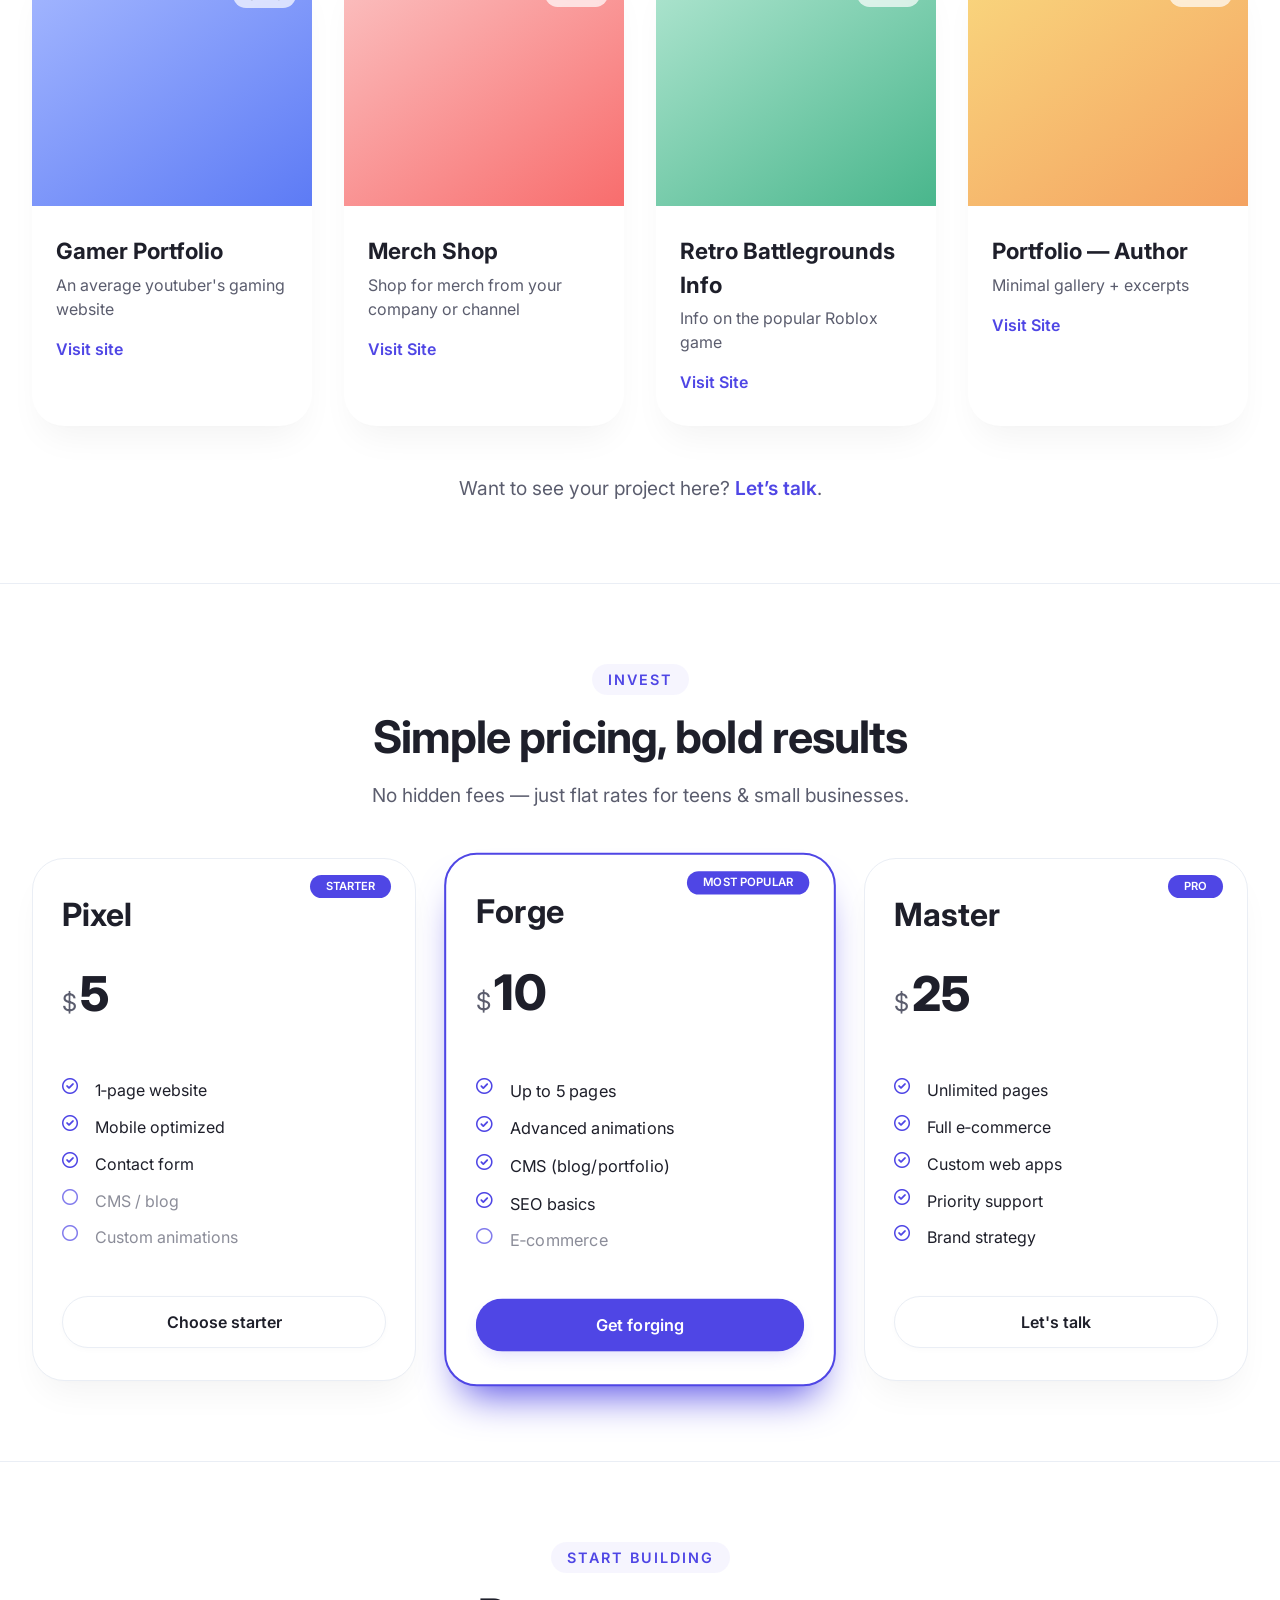
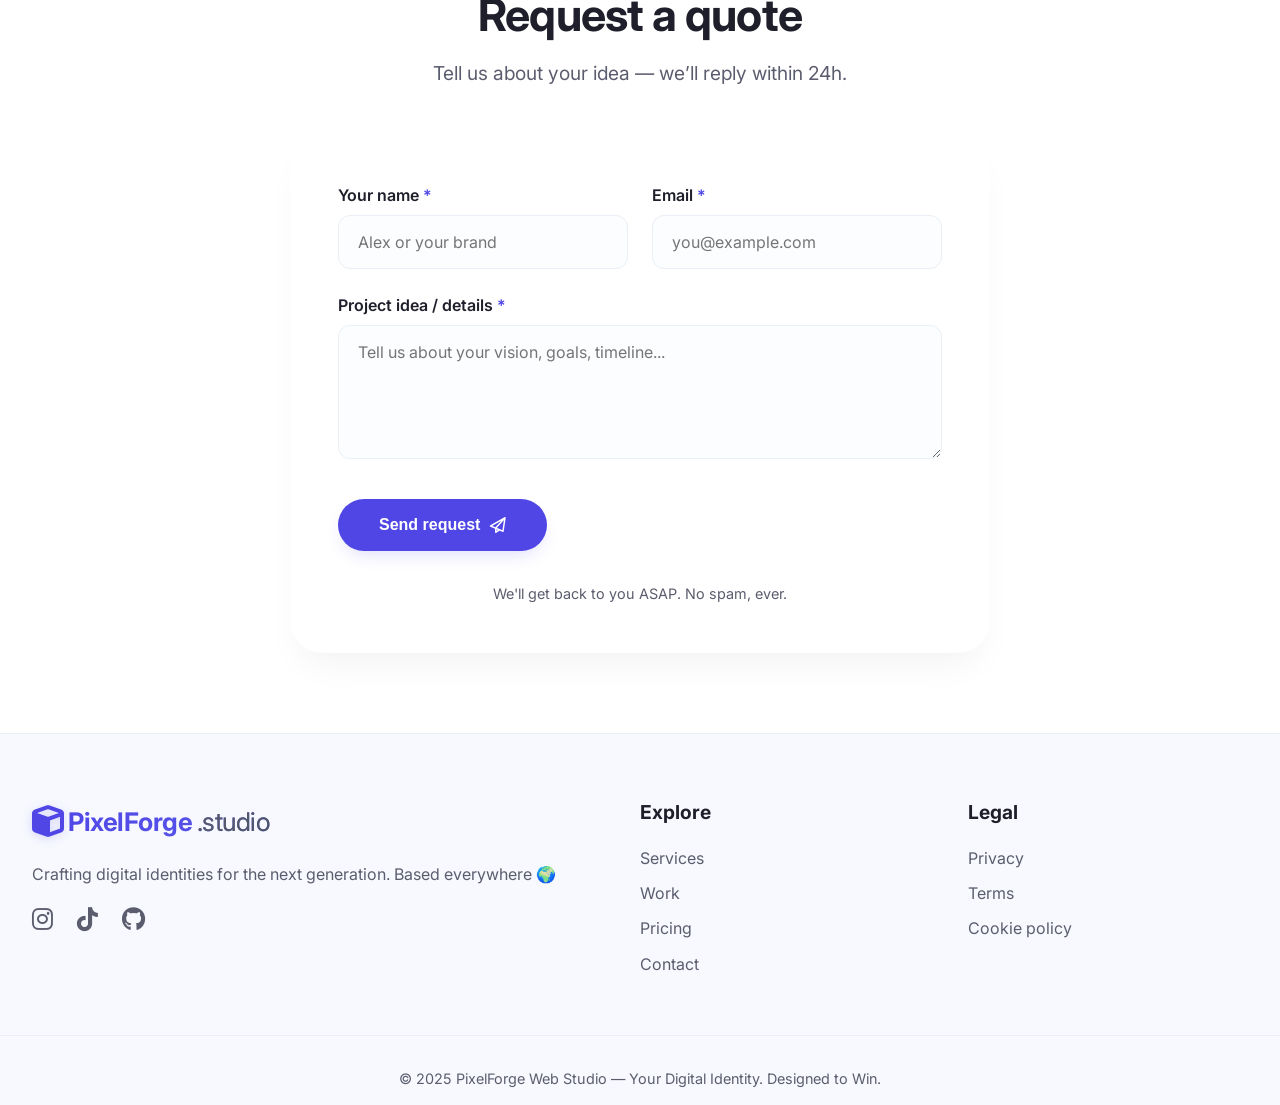
==== commit ba140ea8: "Update index.html\" ====
--- a/index.html
+++ b/index.html
@@ -4,6 +4,7 @@
   <meta charset="UTF-8">
   <meta name="viewport" content="width=device-width, initial-scale=1.0">
   <title>PixelForge · Web Studio</title>
+  <link rel="icon" type="image/png" href="/favicongud.png">
   <!-- Font Awesome 6 (free) -->
   <link rel="stylesheet" href="https://cdnjs.cloudflare.com/ajax/libs/font-awesome/6.0.0-beta3/css/all.min.css">
   <!-- Google Fonts: Inter (modern, clean) -->
@@ -19,7 +20,7 @@
     <div class="container nav-container">
       <div class="logo">
         <span class="logo-icon"><i class="fa-solid fa-cube"></i></span>
-        PixelForge<span class="logo-studio">.studio</span>
+        PixelForge<span class="logo-studio"></span>
       </div>
       <nav class="nav-links">
         <a href="#home">Home</a>
@@ -99,9 +100,9 @@
               <span class="work-label">● live</span>
             </div>
             <div class="work-info">
-              <h3>Neon Vibe — streetwear</h3>
-              <p>Interactive lookbook + shop</p>
-              <a href="#" class="work-link">Visit site <i class="fa-solid fa-arrow-up-right-from-squares"></i></a>
+              <h3>Gamer Portfolio</h3>
+              <p>An average youtuber's gaming website</p>
+              <a href="https://niamco.github.io/gamerexample.html" class="work-link">Visit site <i class="fa-solid fa-arrow-up-right-from-squares"></i></a>
             </div>
           </div>
           <div class="work-item card-hover">
@@ -109,9 +110,9 @@
               <span class="work-label">● live</span>
             </div>
             <div class="work-info">
-              <h3>Glide — skate community</h3>
-              <p>Event calendar + blog</p>
-              <a href="#" class="work-link">Preview <i class="fa-solid fa-arrow-up-right-from-squares"></i></a>
+              <h3>Merch Shop</h3>
+              <p>Shop for merch from your company or channel</p>
+              <a href="https://niamco.github.io/merchexample.html" class="work-link">Visit Site <i class="fa-solid fa-arrow-up-right-from-squares"></i></a>
             </div>
           </div>
           <div class="work-item card-hover">
@@ -119,9 +120,9 @@
               <span class="work-label">● live</span>
             </div>
             <div class="work-info">
-              <h3>EcoTeen — nonprofit</h3>
-              <p>Donation & awareness platform</p>
-              <a href="#" class="work-link">Case study <i class="fa-solid fa-arrow-up-right-from-squares"></i></a>
+              <h3>Retro Battlegrounds Info</h3>
+              <p>Info on the popular Roblox game</p>
+              <a href="https://niamco.github.io/retroexample.html" class="work-link">Visit Site <i class="fa-solid fa-arrow-up-right-from-squares"></i></a>
             </div>
           </div>
           <div class="work-item card-hover">
@@ -129,9 +130,9 @@
               <span class="work-label">● live</span>
             </div>
             <div class="work-info">
-              <h3>Portfolio — artist</h3>
-              <p>Minimal gallery + commissions</p>
-              <a href="#" class="work-link">See more <i class="fa-solid fa-arrow-up-right-from-squares"></i></a>
+              <h3>Portfolio — Author</h3>
+              <p>Minimal gallery + excerpts</p>
+              <a href="https://niamco.github.io/portfolioexample.html" class="work-link">Visit Site <i class="fa-solid fa-arrow-up-right-from-squares"></i></a>
             </div>
           </div>
         </div>
@@ -207,6 +208,7 @@
             <input type="hidden" name="_next" value="thankyou.html">
             <input type="hidden" name="_captcha" value="false">
             <input type="hidden" name="_subject" value="New project request from PixelForge">
+            <input type="hidden" name="_next" value="https://niamco.github.io/thankyou.html">
             
             <div class="form-group">
               <label for="name">Your name <span>*</span></label>
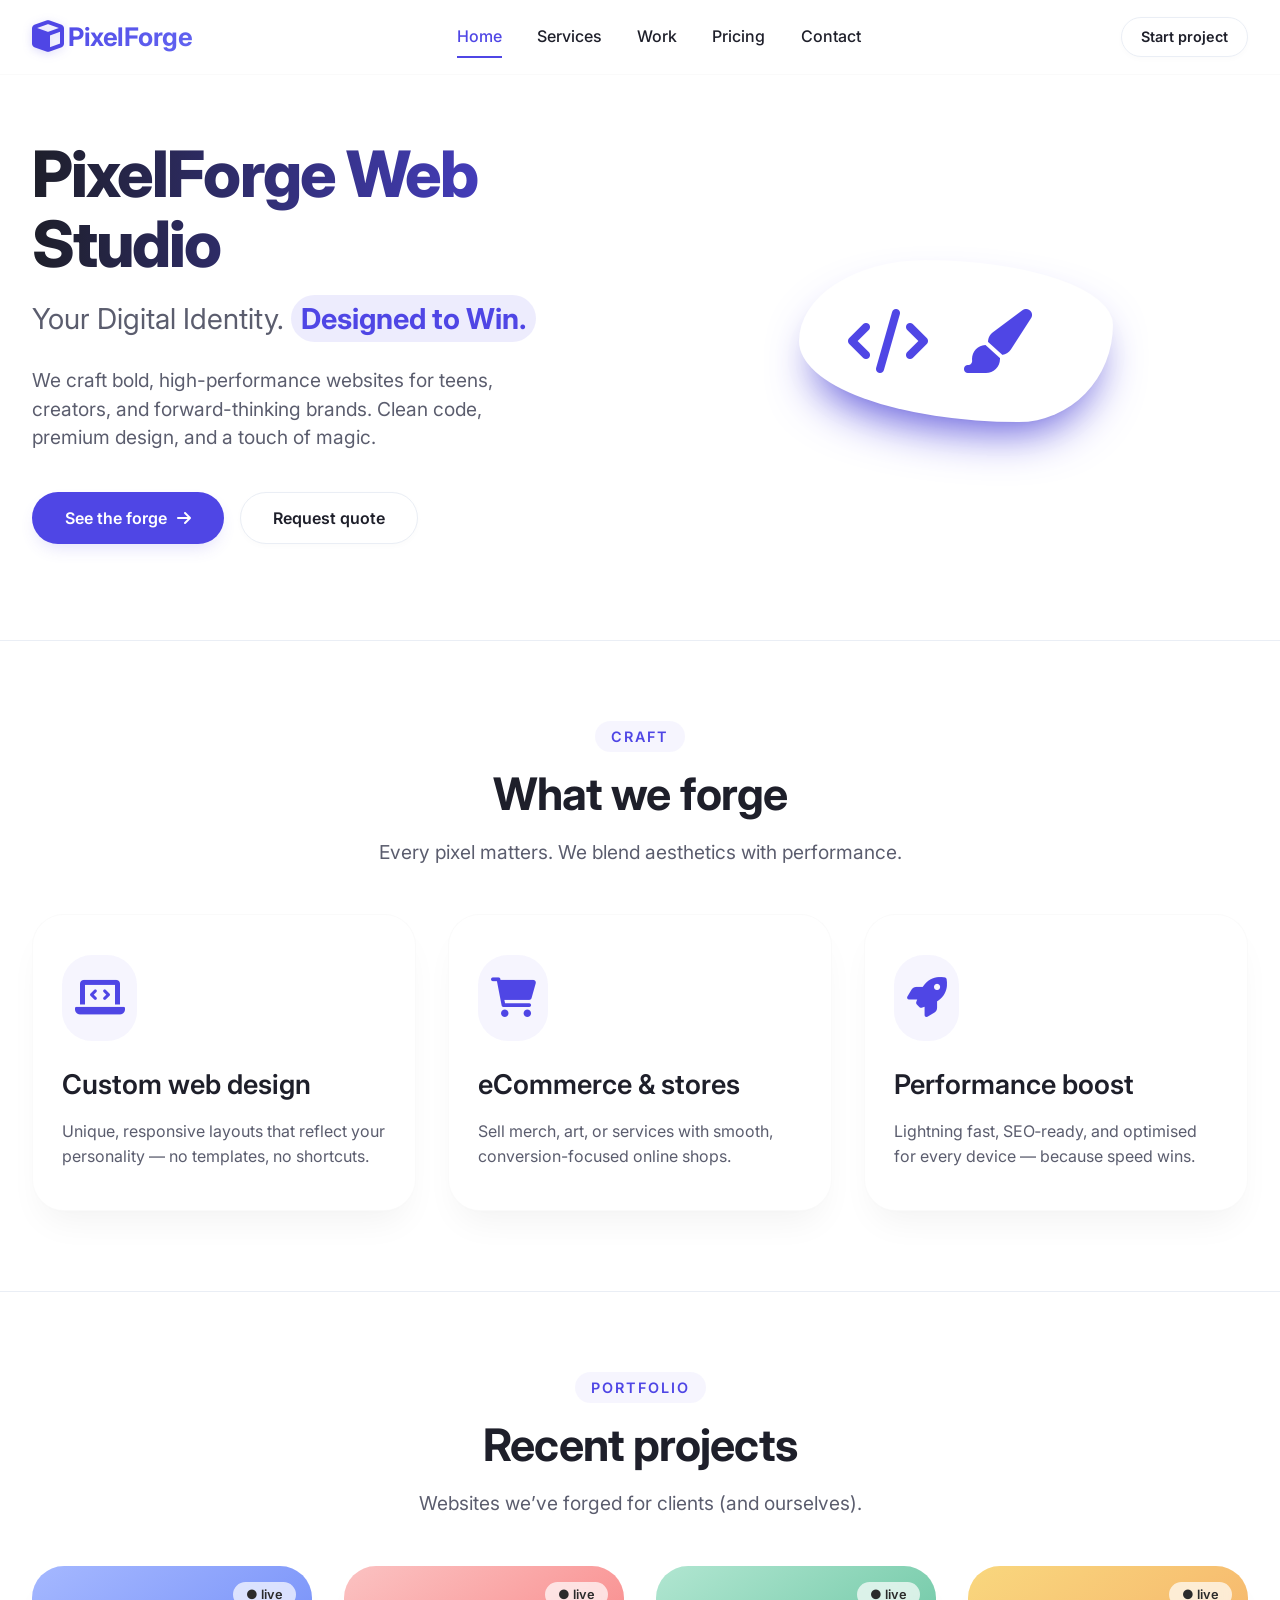
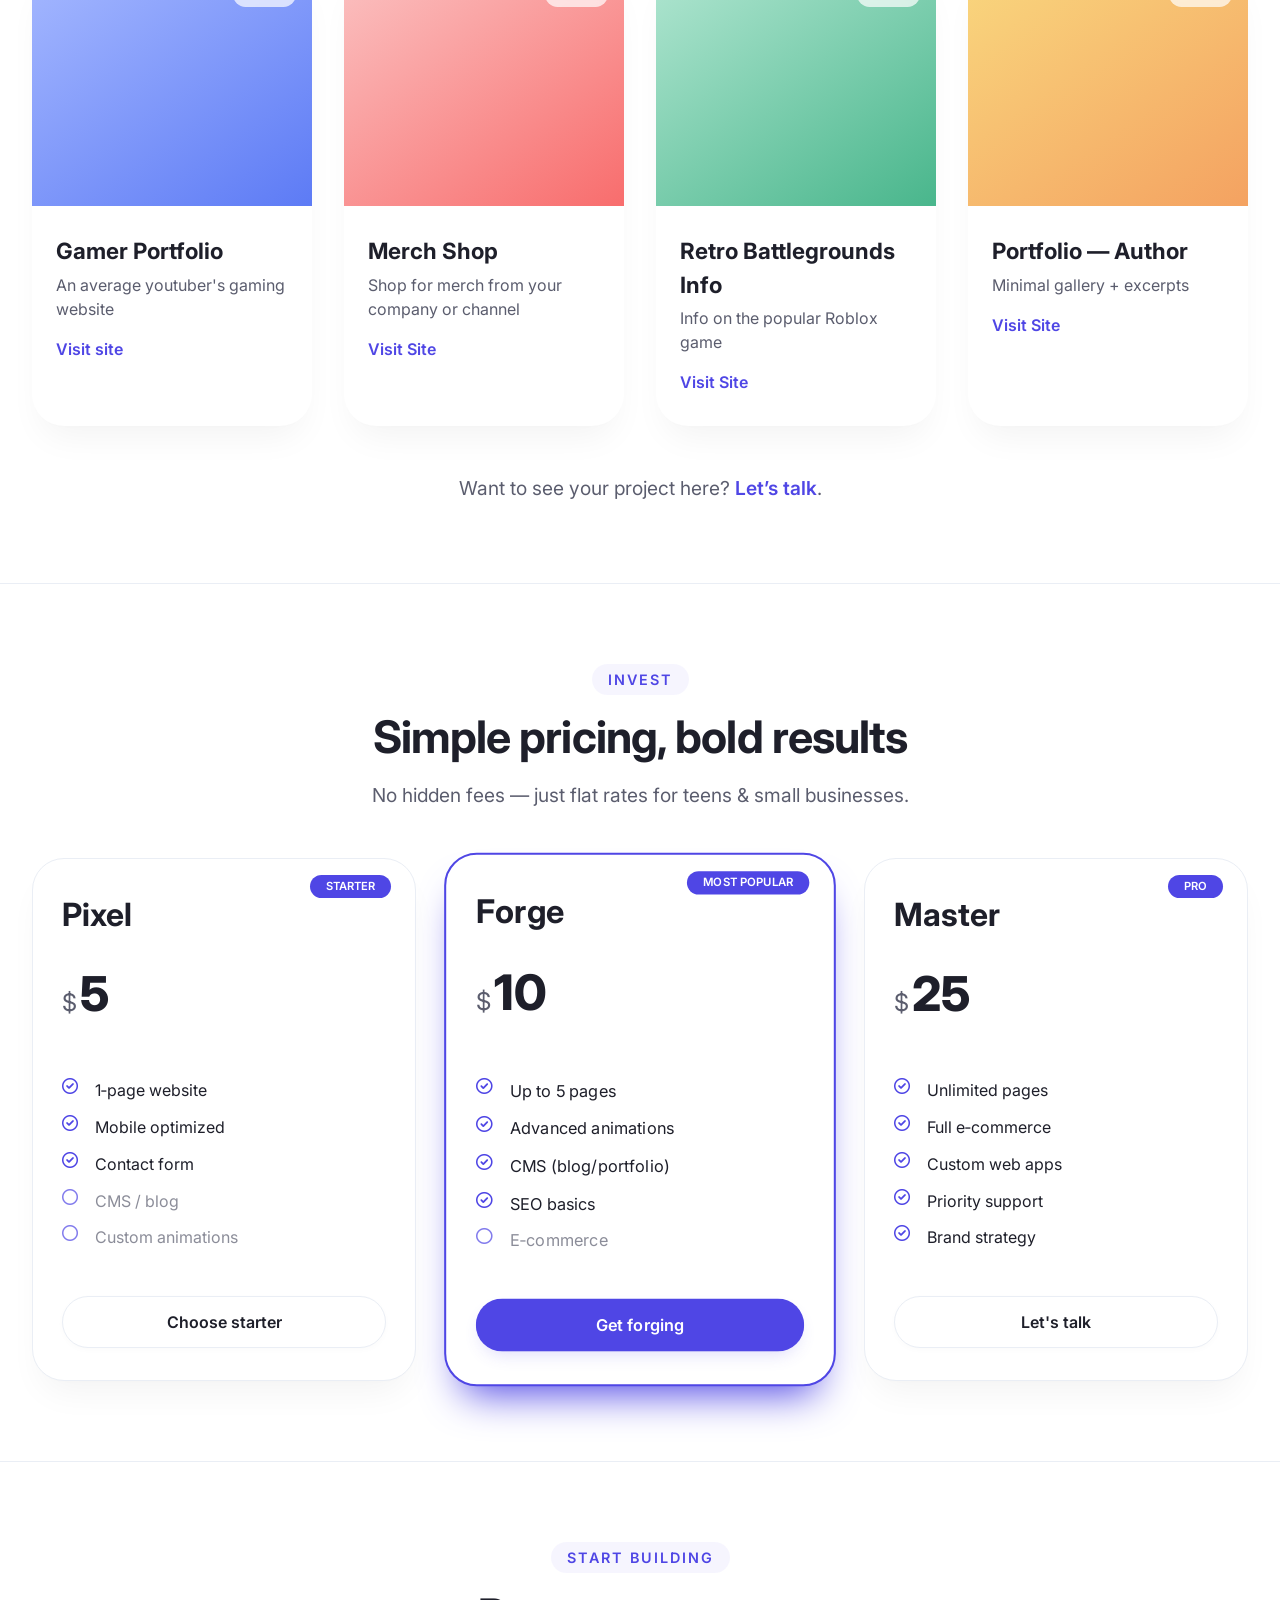
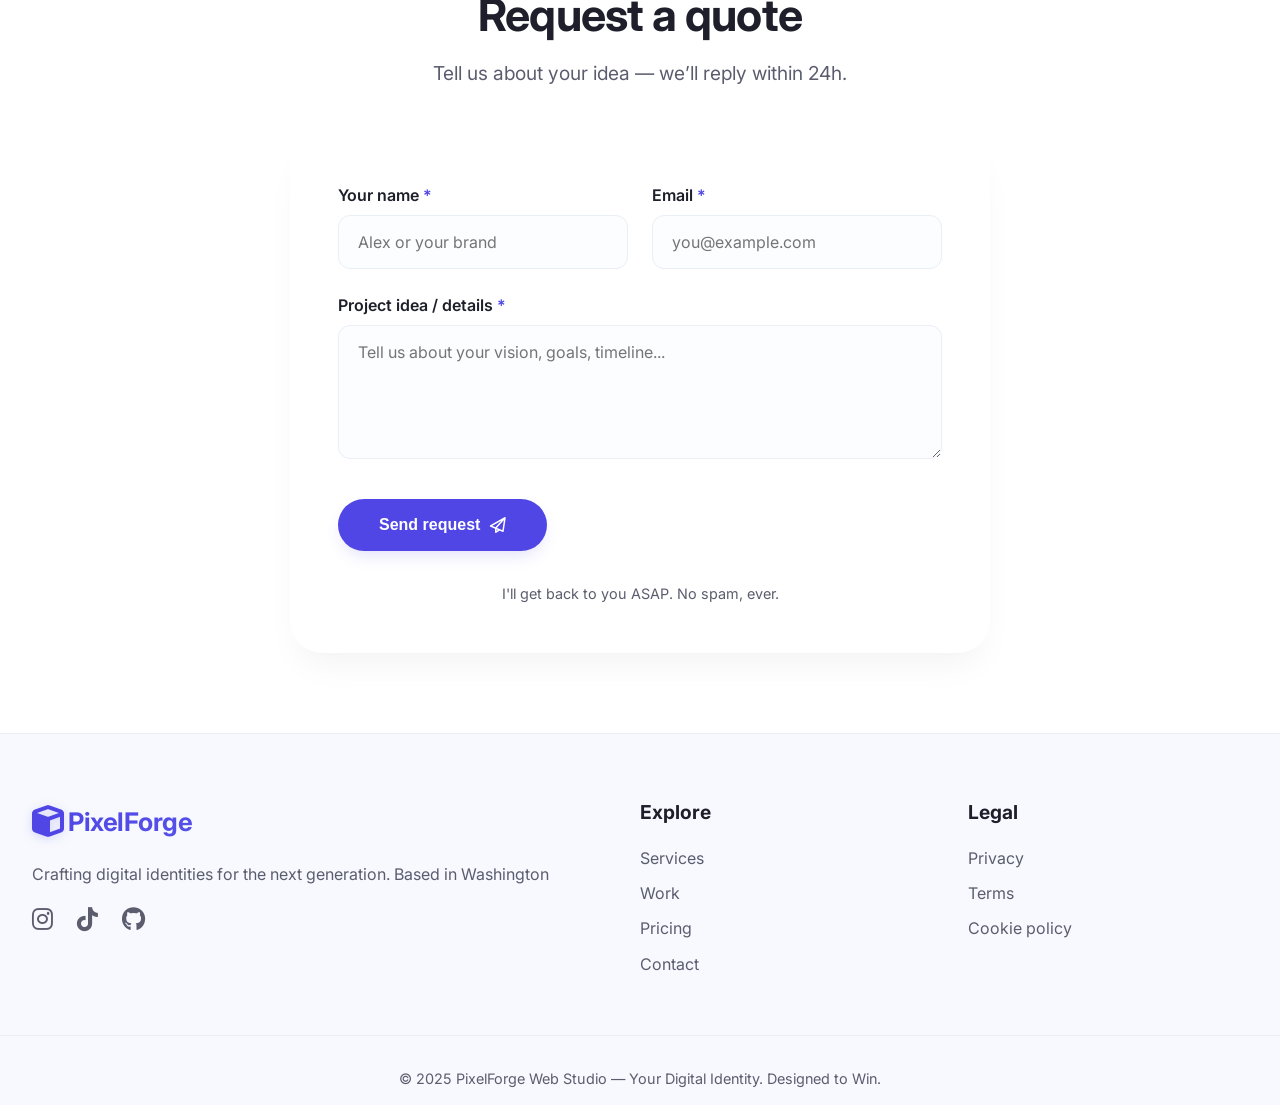
==== commit e8a7df57: "Update index.html" ====
--- a/index.html
+++ b/index.html
@@ -102,7 +102,7 @@
             <div class="work-info">
               <h3>Gamer Portfolio</h3>
               <p>An average youtuber's gaming website</p>
-              <a href="https://niamco.github.io/gamerexample.html" class="work-link">Visit site <i class="fa-solid fa-arrow-up-right-from-squares"></i></a>
+              <a href="https://pixelforgebusiness.github.io/gamerexample.html" class="work-link">Visit site <i class="fa-solid fa-arrow-up-right-from-squares"></i></a>
             </div>
           </div>
           <div class="work-item card-hover">
@@ -112,7 +112,7 @@
             <div class="work-info">
               <h3>Merch Shop</h3>
               <p>Shop for merch from your company or channel</p>
-              <a href="https://niamco.github.io/merchexample.html" class="work-link">Visit Site <i class="fa-solid fa-arrow-up-right-from-squares"></i></a>
+              <a href="https://pixelforgebusiness.github.io/merchexample.html" class="work-link">Visit Site <i class="fa-solid fa-arrow-up-right-from-squares"></i></a>
             </div>
           </div>
           <div class="work-item card-hover">
@@ -122,7 +122,7 @@
             <div class="work-info">
               <h3>Retro Battlegrounds Info</h3>
               <p>Info on the popular Roblox game</p>
-              <a href="https://niamco.github.io/retroexample.html" class="work-link">Visit Site <i class="fa-solid fa-arrow-up-right-from-squares"></i></a>
+              <a href="https://pixelforgebusiness.github.io/retroexample.html" class="work-link">Visit Site <i class="fa-solid fa-arrow-up-right-from-squares"></i></a>
             </div>
           </div>
           <div class="work-item card-hover">
@@ -132,7 +132,7 @@
             <div class="work-info">
               <h3>Portfolio — Author</h3>
               <p>Minimal gallery + excerpts</p>
-              <a href="https://niamco.github.io/portfolioexample.html" class="work-link">Visit Site <i class="fa-solid fa-arrow-up-right-from-squares"></i></a>
+              <a href="https://pixelforgebusiness.github.io/portfolioexample.html" class="work-link">Visit Site <i class="fa-solid fa-arrow-up-right-from-squares"></i></a>
             </div>
           </div>
         </div>
@@ -208,7 +208,7 @@
             <input type="hidden" name="_next" value="thankyou.html">
             <input type="hidden" name="_captcha" value="false">
             <input type="hidden" name="_subject" value="New project request from PixelForge">
-            <input type="hidden" name="_next" value="https://niamco.github.io/thankyou.html">
+            <input type="hidden" name="_next" value="https://pixelforgebusiness.github.io/thankyou.html">
             
             <div class="form-group">
               <label for="name">Your name <span>*</span></label>
@@ -225,7 +225,7 @@
             <div class="form-submit">
               <button type="submit" class="btn btn-primary btn-large">Send request <i class="fa-regular fa-paper-plane"></i></button>
             </div>
-            <p class="form-note">We'll get back to you ASAP. No spam, ever.</p>
+            <p class="form-note">I'll get back to you ASAP. No spam, ever.</p>
           </form>
         </div>
       </div>
@@ -238,13 +238,13 @@
       <div class="footer-brand">
         <div class="logo">
           <span class="logo-icon"><i class="fa-solid fa-cube"></i></span>
-          PixelForge<span class="logo-studio">.studio</span>
-        </div>
-        <p>Crafting digital identities for the next generation. Based everywhere 🌍</p>
+          PixelForge<span class="logo-studio"></span>
+        </div>
+        <p>Crafting digital identities for the next generation. Based in Washington</p>
         <div class="footer-social">
           <a href="#" aria-label="Instagram"><i class="fa-brands fa-instagram"></i></a>
           <a href="#" aria-label="TikTok"><i class="fa-brands fa-tiktok"></i></a>
-          <a href="#" aria-label="GitHub"><i class="fa-brands fa-github"></i></a>
+          <a href="https://github.com/pixelforgebusiness" aria-label="GitHub"><i class="fa-brands fa-github"></i></a>
         </div>
       </div>
       <div class="footer-links">
